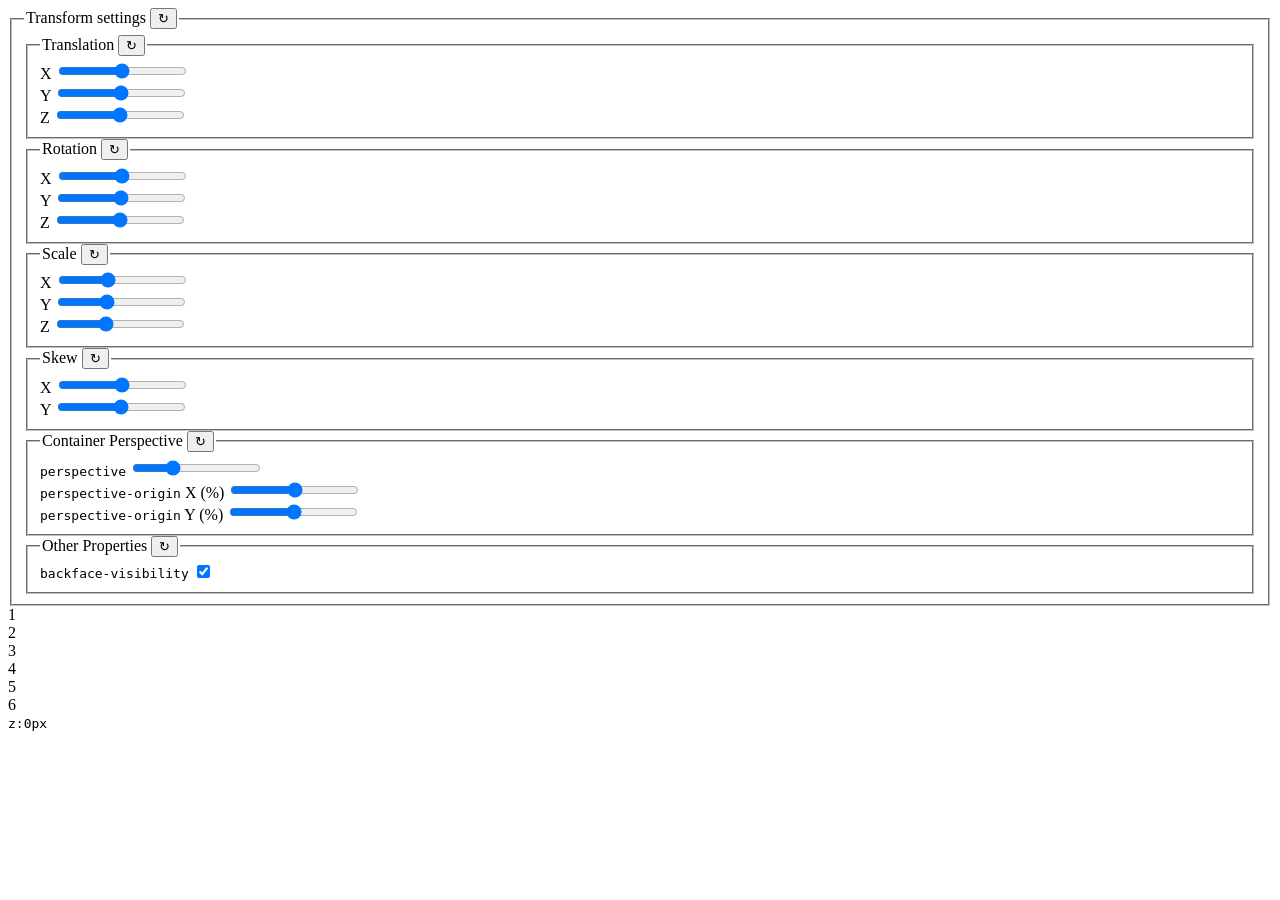
==== Session 6 - CSS Masterclass/3dsimulation.html @ 730ab0c5 "Added html code in file" ====
<!DOCTYPE html>
<html lang="en">
<head>
    <meta charset="UTF-8">
    <meta name="viewport" content="width=device-width, initial-scale=1.0">
    <title>Document</title>
</head>
<body>
    <article>
  <fieldset id="allTransformFieldset">
    <legend>
      Transform settings
      <button id="resetAllButton" aria-label="Reset">↻</button>
    </legend>
    <section id="fieldsetSection">
      <fieldset class="transformFieldset">
        <legend>
          <label>
            <span>Translation</span>
          </label>
          <button
            id="translateSectionReset"
            class="resetSectionButton"
            aria-label="Reset">
            ↻
          </button>
        </legend>
        <div class="controlsContainer">
          <div>
            <label>
              <span id="translateXLabel">X</span>
              <input
                type="range"
                min="-100"
                max="100"
                value="0"
                data-default="0"
                id="translateXRange"
                aria-labelledby="translateXLabel" />
            </label>
            <output id="translateXOutput" for="translateXRange"></output>
          </div>
          <div>
            <label>
              <span id="translateYLabel">Y</span>
              <input
                type="range"
                min="-100"
                max="100"
                value="0"
                data-default="0"
                id="translateYRange"
                aria-labelledby="translateYLabel" />
            </label>
            <output id="translateYOutput" for="translateYRange"></output>
          </div>
          <div>
            <label>
              <span id="translateZLabel">Z</span>
              <input
                type="range"
                min="-100"
                max="100"
                value="0"
                data-default="0"
                id="translateZRange"
                aria-labelledby="translateZLabel" />
            </label>
            <output id="translateZOutput" for="translateZRange"></output>
          </div>
        </div>
      </fieldset>

      <fieldset class="transformFieldset">
        <legend>
          <label>
            <span>Rotation</span>
          </label>
          <button
            id="rotateSectionReset"
            class="resetSectionButton"
            aria-label="Reset">
            ↻
          </button>
        </legend>
        <div class="controlsContainer">
          <div>
            <label>
              <span id="rotateXLabel">X</span>
              <input
                type="range"
                min="-360"
                max="360"
                value="0"
                data-default="0"
                id="rotateXRange"
                aria-labelledby="rotateXLabel" />
            </label>
            <output id="rotateXOutput" for="rotateXRange"></output>
          </div>
          <div>
            <label>
              <span id="rotateYLabel">Y</span>
              <input
                type="range"
                min="-360"
                max="360"
                value="0"
                data-default="0"
                id="rotateYRange"
                aria-labelledby="rotateYLabel" />
            </label>
            <output id="rotateYOutput" for="rotateYRange"></output>
          </div>
          <div>
            <label>
              <span id="rotateZLabel">Z</span>
              <input
                type="range"
                min="-360"
                max="360"
                value="0"
                data-default="0"
                id="rotateZRange"
                aria-labelledby="rotateZLabel" />
            </label>
            <output id="rotateZOutput" for="rotateZRange"></output>
          </div>
        </div>
      </fieldset>

      <fieldset class="transformFieldset">
        <legend>
          <label>
            <span>Scale</span>
          </label>
          <button
            id="scaleSectionReset"
            class="resetSectionButton"
            aria-label="Reset">
            ↻
          </button>
        </legend>
        <div class="controlsContainer">
          <div>
            <label>
              <span id="scaleXLabel">X</span>
              <input
                type="range"
                min="0.1"
                max="2.5"
                value="1"
                data-default="1"
                step="0.1"
                id="scaleXRange"
                aria-labelledby="scaleXLabel" />
            </label>
            <output id="scaleXOutput" for="scaleXRange"></output>
          </div>
          <div>
            <label id="scaleYLabel">
              <span>Y</span>
              <input
                type="range"
                min="0.1"
                max="2.5"
                value="1"
                data-default="1"
                step="0.1"
                id="scaleYRange"
                aria-labelledby="scaleYLabel" />
            </label>
            <output id="scaleYOutput" for="scaleYRange"></output>
          </div>
          <div>
            <label id="scaleZLabel">
              <span>Z</span>
              <input
                type="range"
                min="0.1"
                max="2.5"
                value="1"
                data-default="1"
                step="0.1"
                id="scaleZRange"
                aria-labelledby="scaleZLabel" />
            </label>
            <output id="scaleZOutput" for="scaleZRange"></output>
          </div>
        </div>
      </fieldset>

      <fieldset class="transformFieldset">
        <legend>
          <label>
            <span>Skew</span>
          </label>
          <button
            id="skewSectionReset"
            class="resetSectionButton"
            aria-label="Reset">
            ↻
          </button>
        </legend>
        <div class="controlsContainer">
          <div>
            <label>
              <span id="skewXLabel">X</span>
              <input
                type="range"
                min="-90"
                max="90"
                value="0"
                data-default="0"
                id="skewXRange"
                aria-labelledby="skewXLabel" />
            </label>
            <output id="skewXOutput" for="skewXRange"></output>
          </div>
          <div>
            <label>
              <span id="skewYLabel">Y</span>
              <input
                type="range"
                min="-90"
                max="90"
                value="0"
                data-default="0"
                id="skewYRange"
                aria-labelledby="skewYLabel" />
            </label>
            <output id="skewYOutput" for="skewYRange"></output>
          </div>
        </div>
      </fieldset>

      <fieldset class="transformFieldset">
        <legend>
          <label>
            <span>Container Perspective</span>
          </label>
          <button
            id="containerPerspectiveSectionReset"
            class="resetSectionButton"
            aria-label="Reset">
            ↻
          </button>
        </legend>
        <div class="controlsContainer">
          <div>
            <label>
              <span id="perspectiveLabel"><code>perspective</code></span>
              <input
                type="range"
                min="75"
                max="500"
                value="200"
                data-default="200"
                id="perspectiveRange"
                aria-labelledby="perspectiveLabel" />
            </label>
            <output id="perspectiveOutput" for="perspectiveRange"></output>
          </div>
          <div>
            <label>
              <span id="perspectiveOriginXLabel"
                ><code>perspective-origin</code> X (%)</span
              >
              <input
                type="range"
                min="0"
                max="100"
                value="50"
                data-default="50"
                id="perspectiveOriginXRange"
                aria-labelledby="perspectiveOriginXLabel" />
            </label>
            <output
              id="perspectiveOriginXOutput"
              for="perspectiveOriginXRange"></output>
          </div>
          <div>
            <label>
              <span><code>perspective-origin</code> Y (%)</span>
              <input
                type="range"
                min="0"
                max="100"
                value="50"
                data-default="50"
                id="perspectiveOriginYRange"
                aria-labelledby="perspectiveOriginYLabel" />
            </label>
            <output
              id="perspectiveOriginYOutput"
              for="perspectiveOriginYRange"></output>
          </div>
        </div>
      </fieldset>

      <fieldset class="transformFieldset">
        <legend>
          <label>
            <span>Other Properties</span>
          </label>
          <button
            id="otherSectionReset"
            class="resetSectionButton"
            aria-label="Reset">
            ↻
          </button>
        </legend>
        <div class="controlsContainer">
          <div>
            <label>
              <span><code>backface-visibility</code></span>
              <input
                type="checkbox"
                checked
                data-default="checked"
                id="backfaceVisibilityCheckbox" />
            </label>
          </div>
        </div>
      </fieldset>
    </section>
  </fieldset>
  <section id="outputSection">
    <div id="outputContainer">
      <div id="cube">
        <div class="face front">1</div>
        <div class="face back">2</div>
        <div class="face right">3</div>
        <div class="face left">4</div>
        <div class="face top">5</div>
        <div class="face bottom">6</div>
      </div>
      <div id="z0"><code>z:0px</code></div>
    </div>
    <div id="perspectiveDot"></div>
  </section>
</article>
</body>
</html>
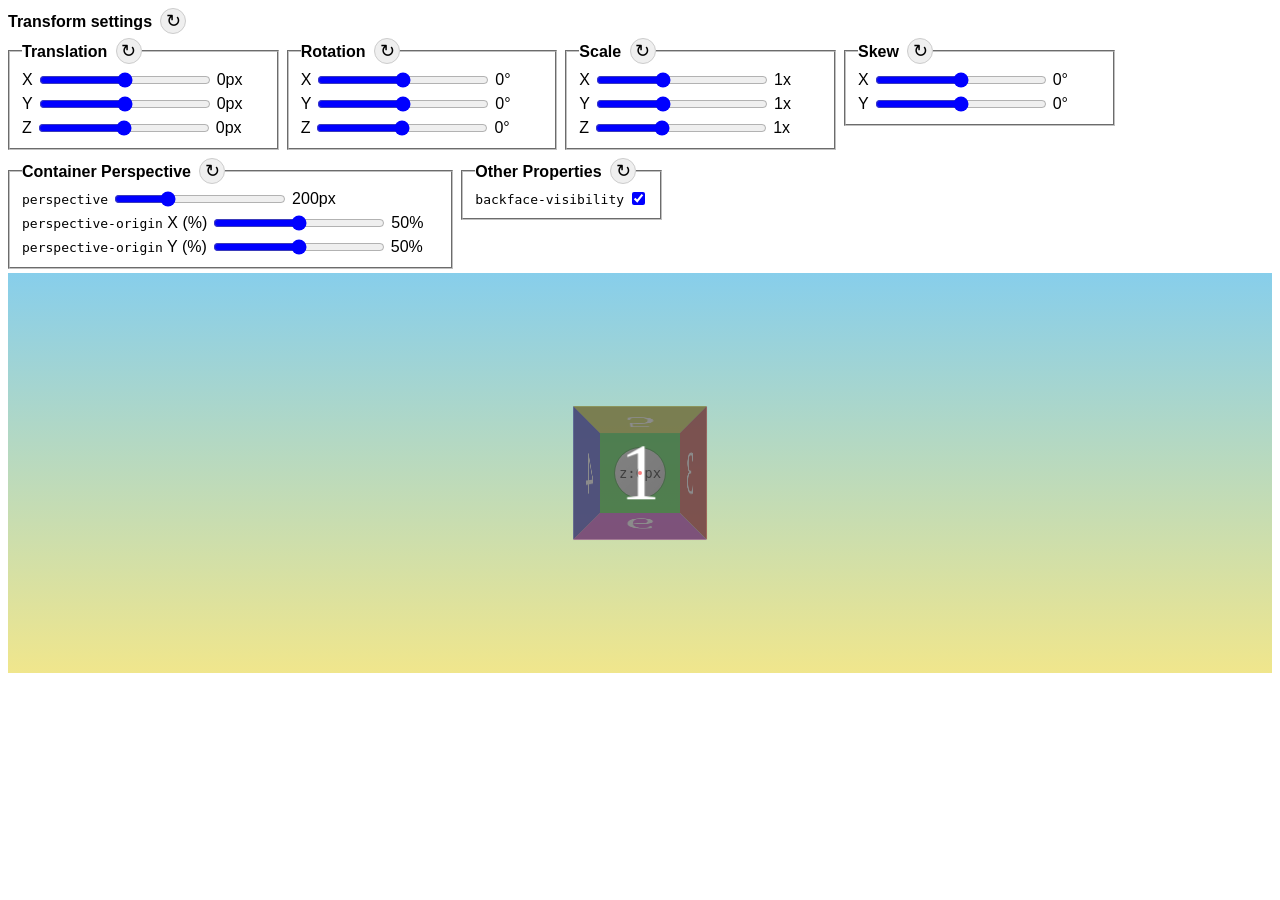
==== commit 0a882a76: "Added css and js code, added script to link js to html" ====
--- a/Session 6 - CSS Masterclass/3dsimulation.html
+++ b/Session 6 - CSS Masterclass/3dsimulation.html
@@ -4,6 +4,8 @@
     <meta charset="UTF-8">
     <meta name="viewport" content="width=device-width, initial-scale=1.0">
     <title>Document</title>
+    <link rel="stylesheet" href="3dsimulation.css">
+    <script src="3dsimulation.js" defer></script>
 </head>
 <body>
     <article>
--- a/Session 6 - CSS Masterclass/3dsimulation.css
+++ b/Session 6 - CSS Masterclass/3dsimulation.css
@@ -0,0 +1,179 @@
+#allTransformFieldset {
+  border: none;
+  padding: 0;
+  margin-bottom: 4px;
+  accent-color: blue; /* or any color */
+  font-family:
+    "Inter", "Segoe UI", "Roboto", "Oxygen", "Ubuntu", "Cantarell", "Fira Sans",
+    "Droid Sans", "Helvetica Neue", sans-serif;
+}
+
+#allTransformFieldset > legend {
+  margin-bottom: 4px;
+}
+
+fieldset {
+  margin: 0;
+}
+
+legend {
+  font-weight: bold;
+  padding: 0;
+}
+
+#fieldsetSection {
+  display: flex;
+  flex-wrap: wrap;
+  align-items: start;
+  gap: 8px;
+}
+
+#outputSection {
+  width: 100%;
+  min-height: 400px;
+  background: linear-gradient(skyblue, khaki);
+  display: flex;
+  justify-content: center;
+  align-items: center;
+  position: relative;
+  overflow: clip;
+}
+
+#outputContainer {
+  position: absolute;
+  width: 100%;
+  height: 100%;
+  perspective: 200px;
+  display: flex;
+  justify-content: center;
+  align-items: center;
+  transform-style: preserve-3d;
+  pointer-events: none;
+}
+
+#z0 {
+  width: 50px;
+  height: 50px;
+  background: linear-gradient(
+    to right bottom,
+    rgb(223 223 223),
+    rgb(190 190 190)
+  );
+  transform: translateZ(0px);
+  position: absolute;
+  display: flex;
+  align-items: center;
+  justify-content: center;
+  font-size: 14px;
+  color: black;
+  border-radius: 50%;
+  outline: 1px solid rgb(0 0 0 / 0.35);
+  pointer-events: all;
+}
+
+#perspectiveDot {
+  width: 4px;
+  height: 4px;
+  border-radius: 50%;
+  background-color: rgb(240 0 0 / 0.5);
+  transform: translate3d(-2px, -2px, 0px);
+  position: absolute;
+}
+
+#cube {
+  width: 100px;
+  height: 100px;
+  transform-style: preserve-3d;
+  transition: all 0.075s ease-out;
+  position: absolute;
+  pointer-events: all;
+}
+
+.face {
+  display: flex;
+  align-items: center;
+  justify-content: center;
+  width: 100%;
+  height: 100%;
+  position: absolute;
+  backface-visibility: inherit;
+  font-size: 60px;
+  color: white;
+}
+
+.front {
+  background: rgb(90 90 90 / 0.7);
+  transform: translateZ(50px);
+}
+
+.back {
+  background: rgb(0 210 0 / 0.7);
+  transform: rotateY(180deg) translateZ(50px);
+}
+
+.right {
+  background: rgb(210 0 0 / 0.7);
+  transform: rotateY(90deg) translateZ(50px);
+}
+
+.left {
+  background: rgb(0 0 210 / 0.7);
+  transform: rotateY(-90deg) translateZ(50px);
+}
+
+.top {
+  background: rgb(210 210 0 / 0.7);
+  transform: rotateX(90deg) translateZ(50px);
+}
+
+.bottom {
+  background: rgb(210 0 210 / 0.7);
+  transform: rotateX(-90deg) translateZ(50px);
+}
+
+.transformFieldset {
+  margin: 0;
+}
+
+.controlsContainer {
+  display: flex;
+  flex-direction: column;
+  align-items: start;
+  gap: 4px;
+}
+
+.controlsContainer {
+  width: 100%;
+}
+
+.controlsContainer > div {
+  display: flex;
+  flex-direction: row;
+  align-items: center;
+  gap: 4px;
+}
+
+.controlsContainer > div > label {
+  display: flex;
+  flex-direction: row;
+  align-items: center;
+  gap: 4px;
+}
+
+button {
+  font-size: 18px;
+  border-radius: 50%;
+  border: #cccccc solid 1px;
+  padding: 0;
+  width: 26px;
+  height: 26px;
+  margin-left: 4px;
+}
+
+input[type="range"] {
+  width: 172px;
+}
+
+output {
+  width: 3em;
+}
